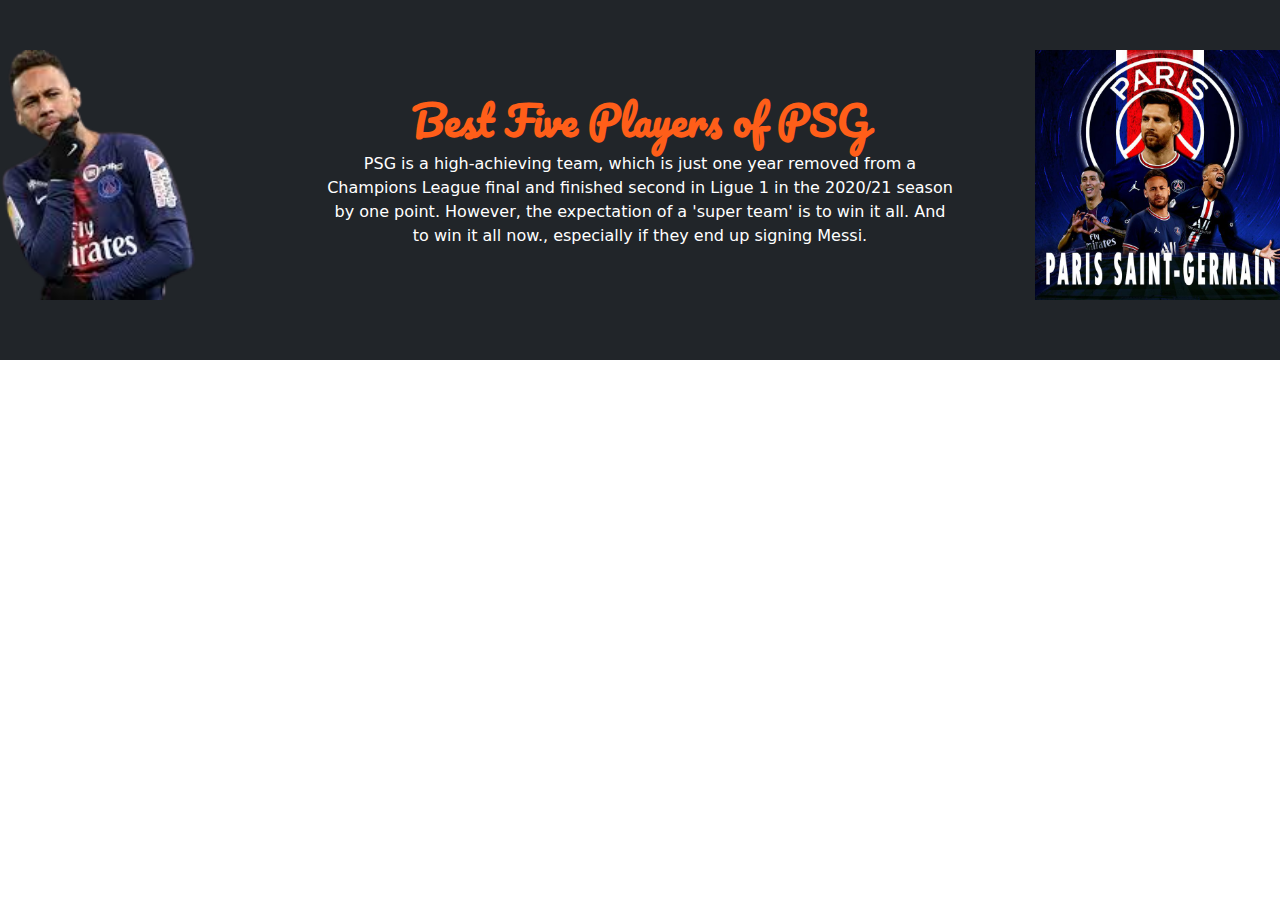
==== player-selection.html @ 6ba686d6 "start assignment" ====
<!DOCTYPE html>
<html lang="en">

<head>
    <meta charset="UTF-8">
    <meta http-equiv="X-UA-Compatible" content="IE=edge">
    <meta name="viewport" content="width=device-width, initial-scale=1.0">
    <title>Best Players</title>
    <link rel="stylesheet" href="https://cdn.jsdelivr.net/npm/bootstrap@5.2.0/dist/css/bootstrap.min.css">
    <link rel="stylesheet" href="css/style.css">
</head>

<body>
    <header class="bg-dark">
        <div class="row">
            <div class="col-3">
                <img id="first" src="players/naymer-banner-removebg-preview.png" alt="">
            </div>
            <div class="col-6 py-5 my-5">
                <h1 id="heading" class="text-center fw-bold">Best Five Players of PSG</h1>
                <p class="text-center text-white">
                    PSG is a high-achieving team, which is just one year removed from a Champions League final and
                    finished second in Ligue 1 in the 2020/21 season by one point. However, the expectation of a 'super
                    team' is to win it all. And to win it all now., especially if they end up signing Messi.
                </p>
            </div>
            <div class="col-3">
                <img id="second" class="img-fluid" src="players/psg-poster.jpg" alt="">
            </div>
        </div>
    </header>
    <script src="https://cdn.jsdelivr.net/npm/bootstrap@5.2.0/dist/js/bootstrap.bundle.min.js"></script>
</body>

</html>
---- css/style.css ----
@import url('https://fonts.googleapis.com/css2?family=Pacifico&family=Poppins&display=swap');

#heading {
    font-family: 'Pacifico', cursive;
    color: #FF5E19;
}

#first{
    position: absolute;
    left: -140px;
    height: 250px;
    top: 50px
}
#second{
    position: absolute;
    right: -5px;
    height: 250px;
    top: 50px
}
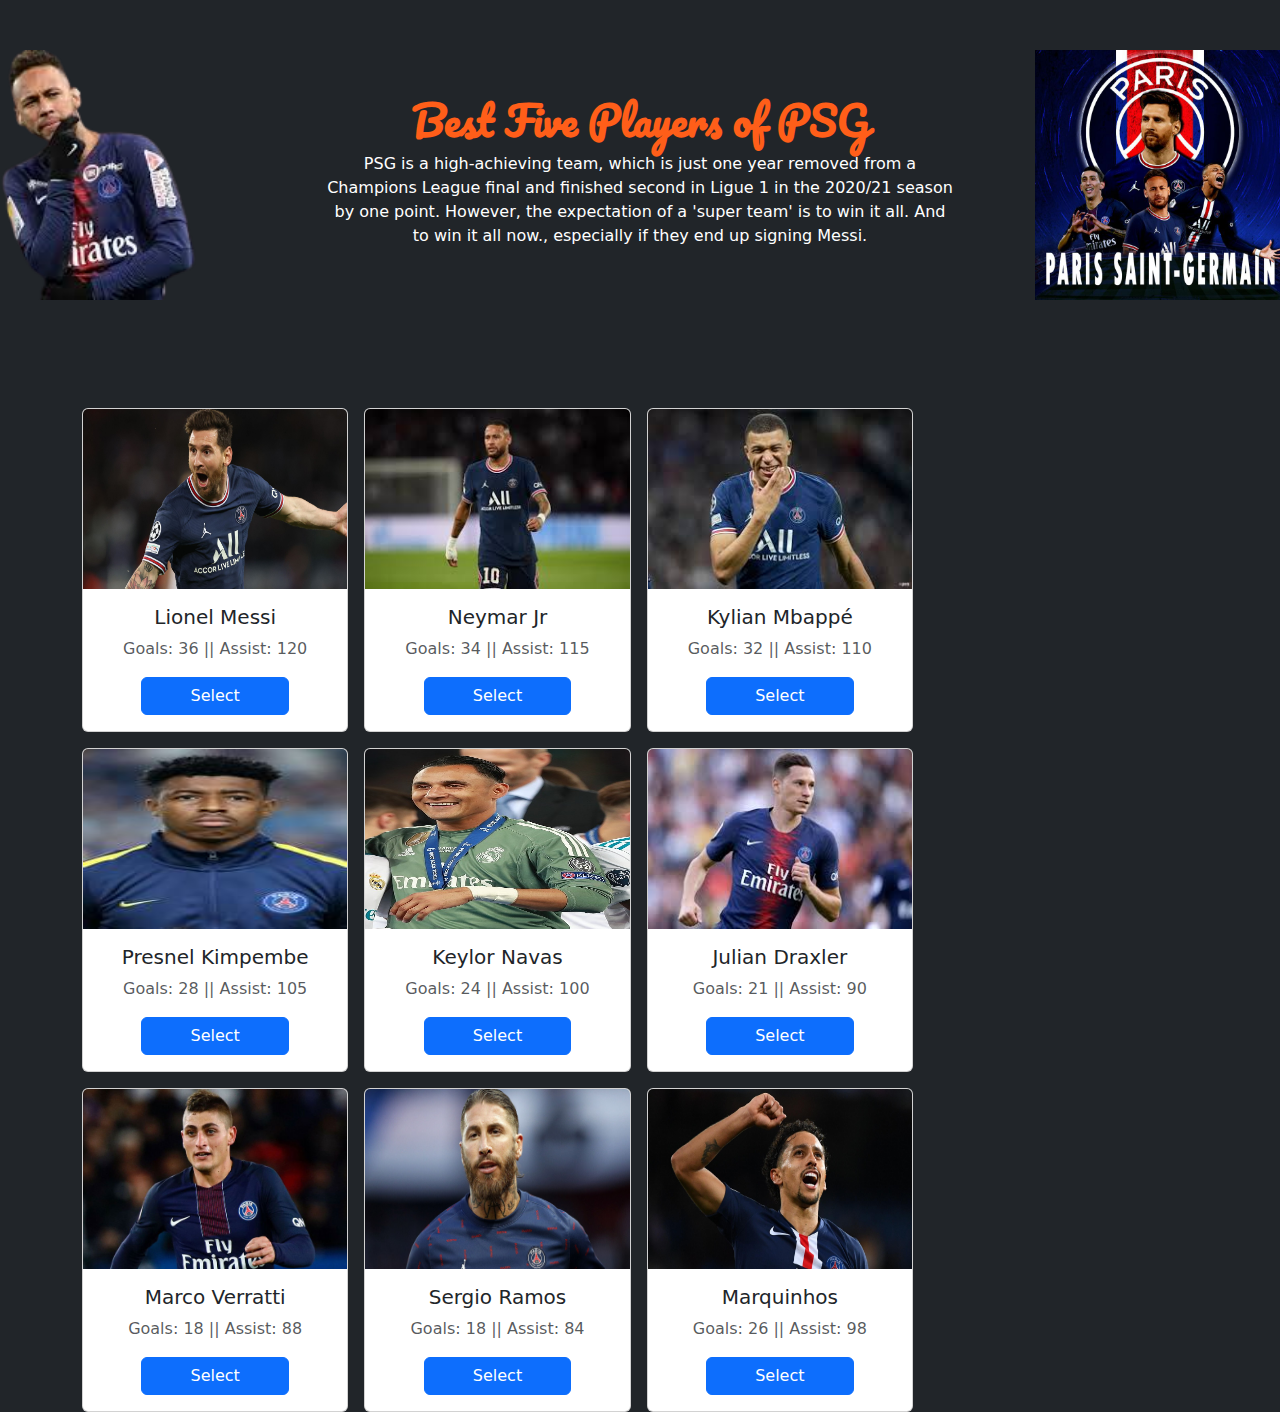
==== commit 92b5ec99: "cards added" ====
--- a/player-selection.html
+++ b/player-selection.html
@@ -10,7 +10,7 @@
     <link rel="stylesheet" href="css/style.css">
 </head>
 
-<body>
+<body class="bg-dark">
     <header class="bg-dark">
         <div class="row">
             <div class="col-3">
@@ -29,6 +29,144 @@
             </div>
         </div>
     </header>
+    <main class="container mt-5">
+        <section>
+            <div class="row">
+                <div class="col-9">
+                    <div class="row gx-3 gy-3">
+                        <div class="col-4">
+                            <div class="card">
+                                <img src="players/messi.jpg" class="card-img-top" alt="...">
+                                <div class="card-body">
+                                  <h5 class="card-title text-center">Lionel Messi</h5>
+                                  <p class="card-text text-muted text-center">
+                                    Goals: 36 || Assist: 120
+                                  </p>
+                                  <div class="text-center">
+                                    <button class="btn btn-primary px-5">Select</button>
+                                  </div>
+                                </div>
+                              </div>
+                        </div>
+                        <div class="col-4">
+                            <div class="card">
+                                <img src="players/naymer.jpg" class="card-img-top" alt="...">
+                                <div class="card-body">
+                                  <h5 class="card-title text-center">Neymar Jr</h5>
+                                  <p class="card-text text-muted text-center">
+                                    Goals: 34 || Assist: 115
+                                  </p>
+                                  <div class="text-center">
+                                    <button class="btn btn-primary px-5">Select</button>
+                                  </div>
+                                </div>
+                              </div>
+                        </div>
+                        <div class="col-4">
+                            <div class="card">
+                                <img src="players/embappe.jpg" class="card-img-top" alt="...">
+                                <div class="card-body">
+                                  <h5 class="card-title text-center">Kylian Mbappé</h5>
+                                  <p class="card-text text-muted text-center">
+                                    Goals: 32 || Assist: 110
+                                  </p>
+                                  <div class="text-center">
+                                    <button class="btn btn-primary px-5">Select</button>
+                                  </div>
+                                </div>
+                              </div>
+                        </div>
+                        <div class="col-4">
+                            <div class="card">
+                                <img src="players/download.jpg" class="card-img-top" alt="...">
+                                <div class="card-body">
+                                  <h5 class="card-title text-center">Presnel Kimpembe</h5>
+                                  <p class="card-text text-muted text-center">
+                                    Goals: 28 || Assist: 105
+                                  </p>
+                                  <div class="text-center">
+                                    <button class="btn btn-primary px-5">Select</button>
+                                  </div>
+                                </div>
+                              </div>
+                        </div>
+                        <div class="col-4">
+                            <div class="card">
+                                <img src="players/navas.jpg" class="card-img-top" alt="...">
+                                <div class="card-body">
+                                  <h5 class="card-title text-center">Keylor Navas</h5>
+                                  <p class="card-text text-muted text-center">
+                                    Goals: 24 || Assist: 100
+                                  </p>
+                                  <div class="text-center">
+                                    <button class="btn btn-primary px-5">Select</button>
+                                  </div>
+                                </div>
+                              </div>
+                        </div>
+                        <div class="col-4">
+                            <div class="card">
+                                <img src="players/draxler.jpg" class="card-img-top" alt="...">
+                                <div class="card-body">
+                                  <h5 class="card-title text-center">Julian Draxler</h5>
+                                  <p class="card-text text-muted text-center">
+                                    Goals: 21 || Assist: 90
+                                  </p>
+                                  <div class="text-center">
+                                    <button class="btn btn-primary px-5">Select</button>
+                                  </div>
+                                </div>
+                              </div>
+                        </div>
+                        <div class="col-4">
+                            <div class="card">
+                                <img src="players/marco-verratti.jpg" class="card-img-top" alt="...">
+                                <div class="card-body">
+                                  <h5 class="card-title text-center">Marco Verratti</h5>
+                                  <p class="card-text text-muted text-center">
+                                    Goals: 18 || Assist: 88
+                                  </p>
+                                  <div class="text-center">
+                                    <button class="btn btn-primary px-5">Select</button>
+                                  </div>
+                                </div>
+                              </div>
+                        </div>
+                        <div class="col-4">
+                            <div class="card">
+                                <img src="players/16507482554190.jpg" class="card-img-top" alt="...">
+                                <div class="card-body">
+                                  <h5 class="card-title text-center">Sergio Ramos</h5>
+                                  <p class="card-text text-muted text-center">
+                                    Goals: 18 || Assist: 84
+                                  </p>
+                                  <div class="text-center">
+                                    <button class="btn btn-primary px-5">Select</button>
+                                  </div>
+                                </div>
+                              </div>
+                        </div>
+                        <div class="col-4">
+                            <div class="card">
+                                <img src="players/marquinhos-psg-2019-20_hjcfh6ku46y51cgior0f1y7bl.jpg" class="card-img-top" alt="...">
+                                <div class="card-body">
+                                  <h5 class="card-title text-center">Marquinhos</h5>
+                                  <p class="card-text text-muted text-center">
+                                    Goals: 26 || Assist: 98
+                                  </p>
+                                  <div class="text-center">
+                                    <button class="btn btn-primary px-5">Select</button>
+                                  </div>
+                                </div>
+                              </div>
+                        </div>
+                    </div>
+                </div>
+            </div>
+        </section>
+    </main>
+
+
     <script src="https://cdn.jsdelivr.net/npm/bootstrap@5.2.0/dist/js/bootstrap.bundle.min.js"></script>
 </body>
 
--- a/css/style.css
+++ b/css/style.css
@@ -16,4 +16,9 @@
     right: -5px;
     height: 250px;
     top: 50px
+}
+
+main img{
+    width: 100px;
+    height: 180px;
 }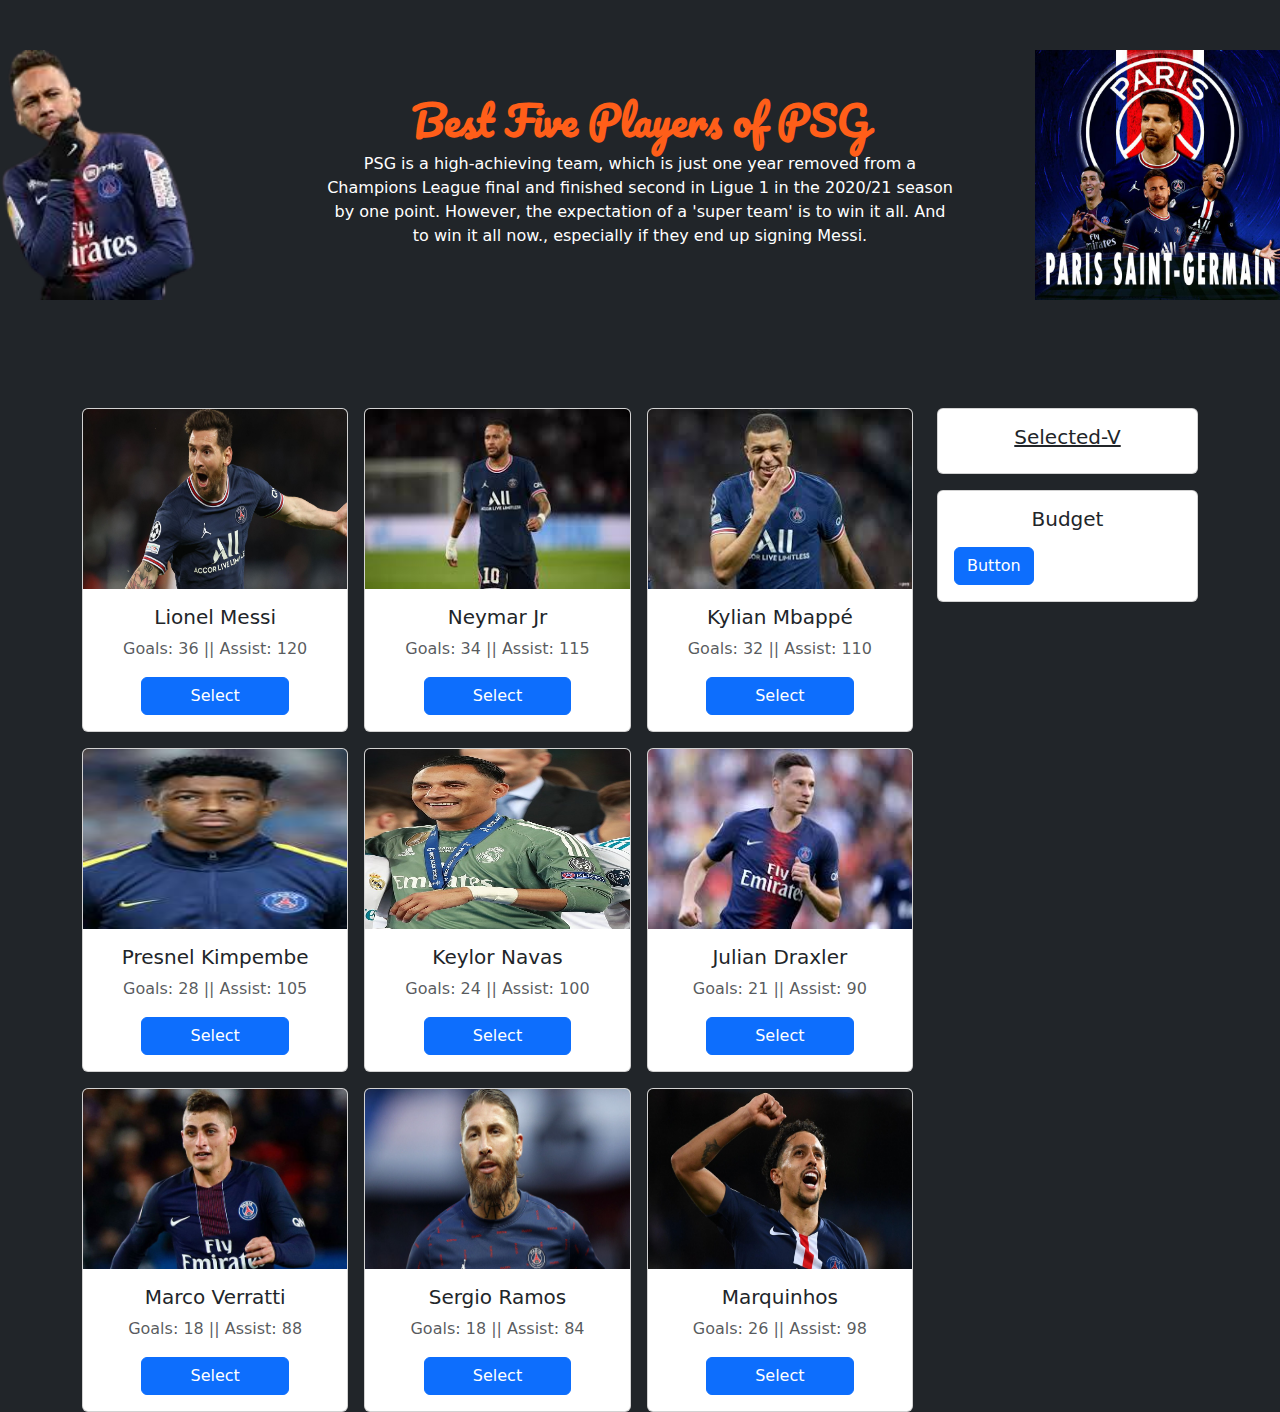
==== commit 8eb8e3a0: "common function done" ====
--- a/player-selection.html
+++ b/player-selection.html
@@ -38,12 +38,12 @@
                             <div class="card">
                                 <img src="players/messi.jpg" class="card-img-top" alt="...">
                                 <div class="card-body">
-                                  <h5 class="card-title text-center">Lionel Messi</h5>
+                                  <h5 class="card-title text-center" id="messi">Lionel Messi</h5>
                                   <p class="card-text text-muted text-center">
                                     Goals: 36 || Assist: 120
                                   </p>
                                   <div class="text-center">
-                                    <button class="btn btn-primary px-5">Select</button>
+                                    <button id="select-messi" class="btn btn-primary px-5">Select</button>
                                   </div>
                                 </div>
                               </div>
@@ -52,12 +52,12 @@
                             <div class="card">
                                 <img src="players/naymer.jpg" class="card-img-top" alt="...">
                                 <div class="card-body">
-                                  <h5 class="card-title text-center">Neymar Jr</h5>
+                                  <h5 id="neymar" class="card-title text-center">Neymar Jr</h5>
                                   <p class="card-text text-muted text-center">
                                     Goals: 34 || Assist: 115
                                   </p>
                                   <div class="text-center">
-                                    <button class="btn btn-primary px-5">Select</button>
+                                    <button id="select-neymar" class="btn btn-primary px-5">Select</button>
                                   </div>
                                 </div>
                               </div>
@@ -66,12 +66,12 @@
                             <div class="card">
                                 <img src="players/embappe.jpg" class="card-img-top" alt="...">
                                 <div class="card-body">
-                                  <h5 class="card-title text-center">Kylian Mbappé</h5>
+                                  <h5 id="mbappe" class="card-title text-center">Kylian Mbappé</h5>
                                   <p class="card-text text-muted text-center">
                                     Goals: 32 || Assist: 110
                                   </p>
                                   <div class="text-center">
-                                    <button class="btn btn-primary px-5">Select</button>
+                                    <button id="select-mbappe" class="btn btn-primary px-5">Select</button>
                                   </div>
                                 </div>
                               </div>
@@ -80,12 +80,12 @@
                             <div class="card">
                                 <img src="players/download.jpg" class="card-img-top" alt="...">
                                 <div class="card-body">
-                                  <h5 class="card-title text-center">Presnel Kimpembe</h5>
+                                  <h5 id="presnel" class="card-title text-center">Presnel Kimpembe</h5>
                                   <p class="card-text text-muted text-center">
                                     Goals: 28 || Assist: 105
                                   </p>
                                   <div class="text-center">
-                                    <button class="btn btn-primary px-5">Select</button>
+                                    <butto id="select-presnel" class="btn btn-primary px-5">Select</button>
                                   </div>
                                 </div>
                               </div>
@@ -94,12 +94,12 @@
                             <div class="card">
                                 <img src="players/navas.jpg" class="card-img-top" alt="...">
                                 <div class="card-body">
-                                  <h5 class="card-title text-center">Keylor Navas</h5>
+                                  <h5 id="navas" class="card-title text-center">Keylor Navas</h5>
                                   <p class="card-text text-muted text-center">
                                     Goals: 24 || Assist: 100
                                   </p>
                                   <div class="text-center">
-                                    <button class="btn btn-primary px-5">Select</button>
+                                    <button id="select-navas" class="btn btn-primary px-5">Select</button>
                                   </div>
                                 </div>
                               </div>
@@ -108,12 +108,12 @@
                             <div class="card">
                                 <img src="players/draxler.jpg" class="card-img-top" alt="...">
                                 <div class="card-body">
-                                  <h5 class="card-title text-center">Julian Draxler</h5>
+                                  <h5 id="julian" class="card-title text-center">Julian Draxler</h5>
                                   <p class="card-text text-muted text-center">
                                     Goals: 21 || Assist: 90
                                   </p>
                                   <div class="text-center">
-                                    <button class="btn btn-primary px-5">Select</button>
+                                    <button id="select-julian" class="btn btn-primary px-5">Select</button>
                                   </div>
                                 </div>
                               </div>
@@ -162,11 +162,32 @@
                         </div>
                     </div>
                 </div>
+                <div class="col-3">
+                    <div class="row gy-3">
+                        <div class="col-12">
+                            <div class="card">
+                                <div class="card-body">
+                                  <h5 class="card-title text-center"><u>Selected-V</u></h5>
+                                  <ol class="card-text" id="players-container"></ol>
+                                </div>
+                              </div>
+                        </div>
+                        <div class="col-12">
+                            <div class="card">
+                                <div class="card-body">
+                                  <h5 class="card-title text-center">Budget</h5>
+                                  <p class="card-text"></p>
+                                  <a href="#" class="btn btn-primary">Button</a>
+                                </div>
+                              </div>
+                        </div>
+                    </div>
+                </div>
             </div>
         </section>
     </main>
 
-
+    <script src="script/script.js"></script>
     <script src="https://cdn.jsdelivr.net/npm/bootstrap@5.2.0/dist/js/bootstrap.bundle.min.js"></script>
 </body>
 
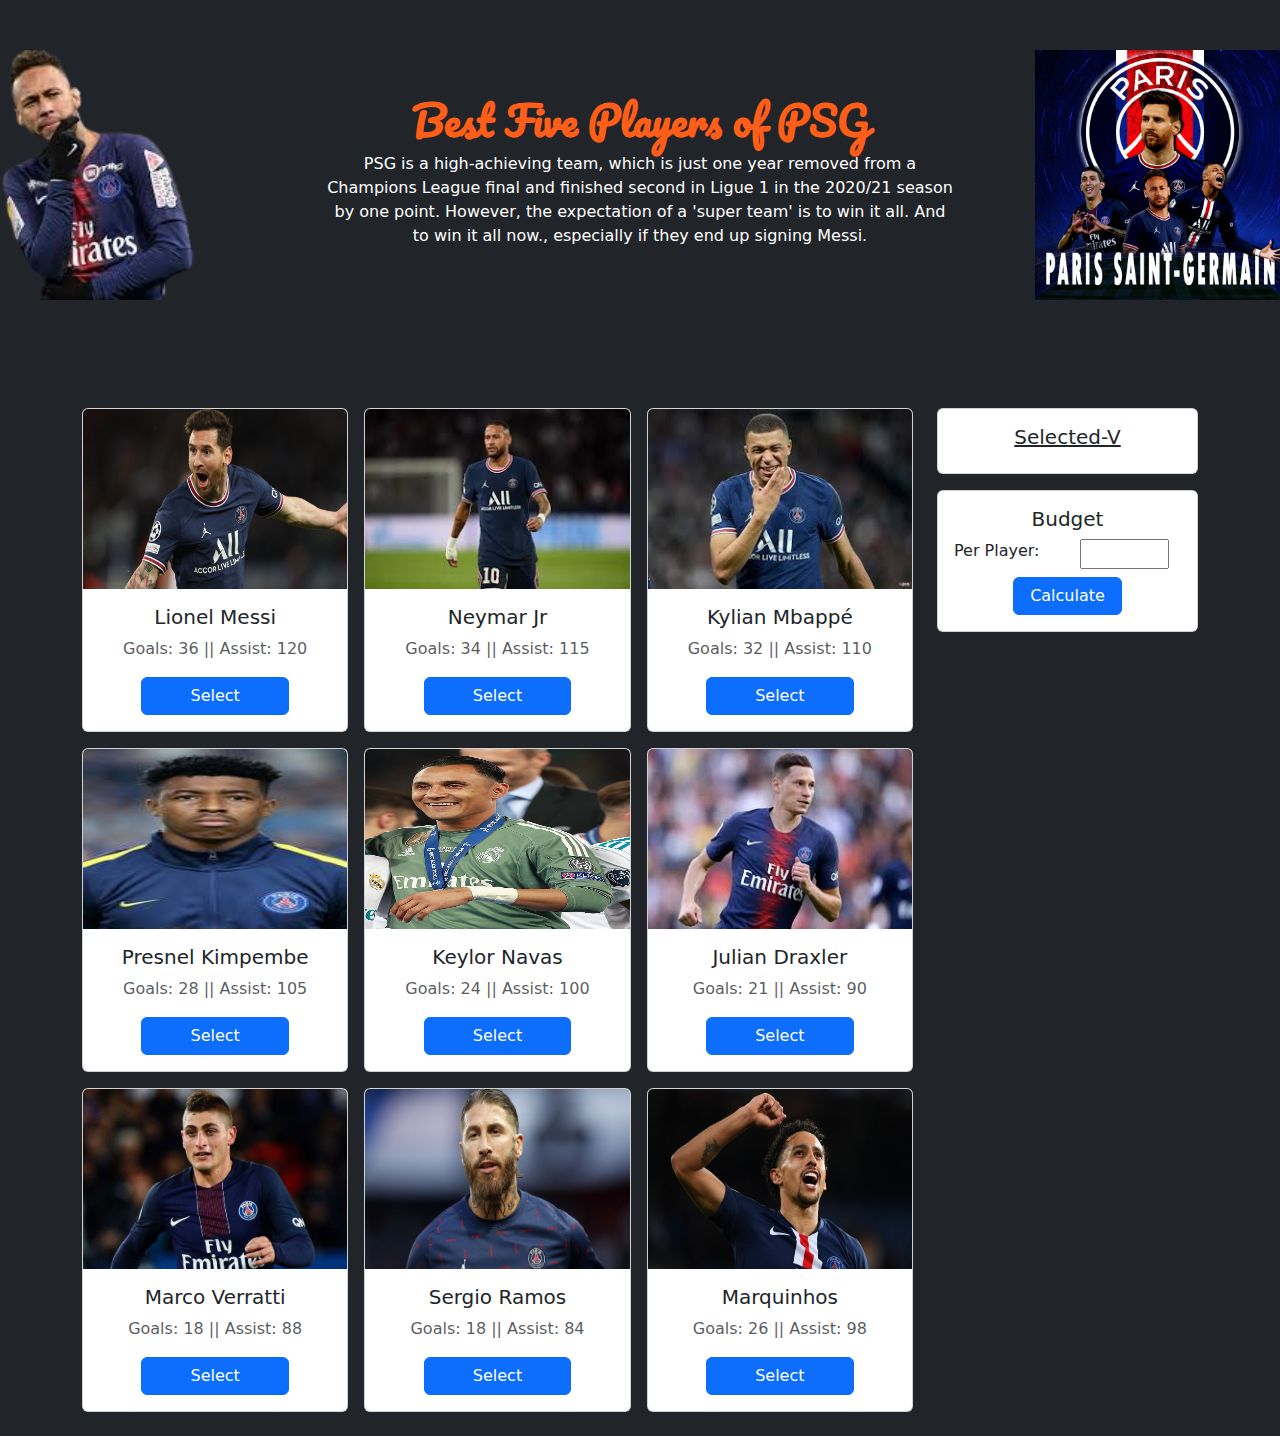
==== commit 7fb787ce: "calculate added" ====
--- a/player-selection.html
+++ b/player-selection.html
@@ -122,12 +122,12 @@
                             <div class="card">
                                 <img src="players/marco-verratti.jpg" class="card-img-top" alt="...">
                                 <div class="card-body">
-                                  <h5 class="card-title text-center">Marco Verratti</h5>
+                                  <h5 id="marco" class="card-title text-center">Marco Verratti</h5>
                                   <p class="card-text text-muted text-center">
                                     Goals: 18 || Assist: 88
                                   </p>
                                   <div class="text-center">
-                                    <button class="btn btn-primary px-5">Select</button>
+                                    <button id="select-marco" class="btn btn-primary px-5">Select</button>
                                   </div>
                                 </div>
                               </div>
@@ -136,12 +136,12 @@
                             <div class="card">
                                 <img src="players/16507482554190.jpg" class="card-img-top" alt="...">
                                 <div class="card-body">
-                                  <h5 class="card-title text-center">Sergio Ramos</h5>
+                                  <h5 id="ramos" class="card-title text-center">Sergio Ramos</h5>
                                   <p class="card-text text-muted text-center">
                                     Goals: 18 || Assist: 84
                                   </p>
                                   <div class="text-center">
-                                    <button class="btn btn-primary px-5">Select</button>
+                                    <button id="select-ramos" class="btn btn-primary px-5">Select</button>
                                   </div>
                                 </div>
                               </div>
@@ -150,12 +150,12 @@
                             <div class="card">
                                 <img src="players/marquinhos-psg-2019-20_hjcfh6ku46y51cgior0f1y7bl.jpg" class="card-img-top" alt="...">
                                 <div class="card-body">
-                                  <h5 class="card-title text-center">Marquinhos</h5>
+                                  <h5 id="marq" class="card-title text-center">Marquinhos</h5>
                                   <p class="card-text text-muted text-center">
                                     Goals: 26 || Assist: 98
                                   </p>
                                   <div class="text-center">
-                                    <button class="btn btn-primary px-5">Select</button>
+                                    <button id="select-marq" class="btn btn-primary px-5">Select</button>
                                   </div>
                                 </div>
                               </div>
@@ -176,9 +176,17 @@
                             <div class="card">
                                 <div class="card-body">
                                   <h5 class="card-title text-center">Budget</h5>
-                                  <p class="card-text"></p>
-                                  <a href="#" class="btn btn-primary">Button</a>
-                                </div>
+                                  <div class="row">
+                                    <div class="col-6">
+                                        Per Player:
+                                    </div>
+                                    <div class="col-2">
+                                        <input id="per-player-cost" type="text">
+                                    </div>
+                                  </div>
+                                  <div class="text-center mt-2">
+                                    <button id="calculate" class="btn btn-primary px-3">Calculate</button>
+                                  </div>
                               </div>
                         </div>
                     </div>
@@ -191,4 +199,4 @@
     <script src="https://cdn.jsdelivr.net/npm/bootstrap@5.2.0/dist/js/bootstrap.bundle.min.js"></script>
 </body>
 
-</html>+</html>id--- a/css/style.css
+++ b/css/style.css
@@ -21,4 +21,8 @@
 main img{
     width: 100px;
     height: 180px;
+}
+
+#per-player-cost{
+    width: 500%;
 }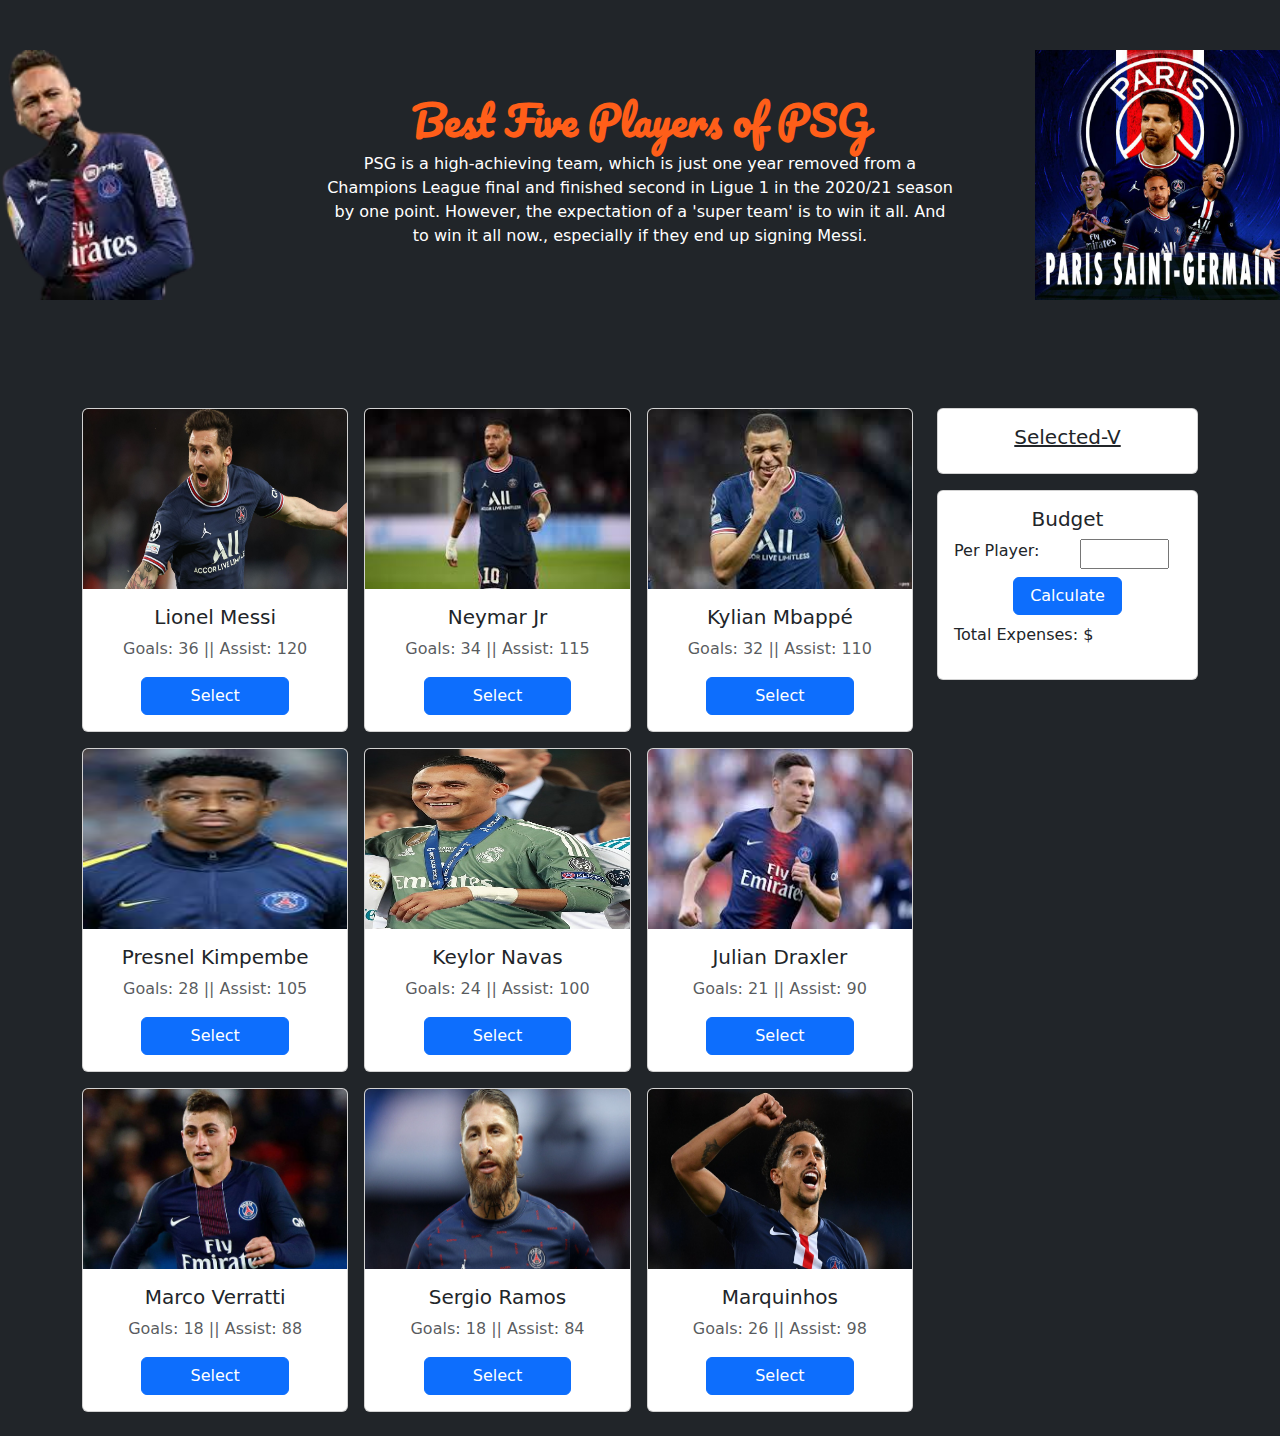
==== commit 2f70fe19: "players cost calculation done" ====
--- a/player-selection.html
+++ b/player-selection.html
@@ -187,6 +187,9 @@
                                   <div class="text-center mt-2">
                                     <button id="calculate" class="btn btn-primary px-3">Calculate</button>
                                   </div>
+                                  <div class="mt-2">
+                                    <p>Total Expenses: <span>$</span><span id="cost-for-players"></span></p>
+                                  </div>
                               </div>
                         </div>
                     </div>
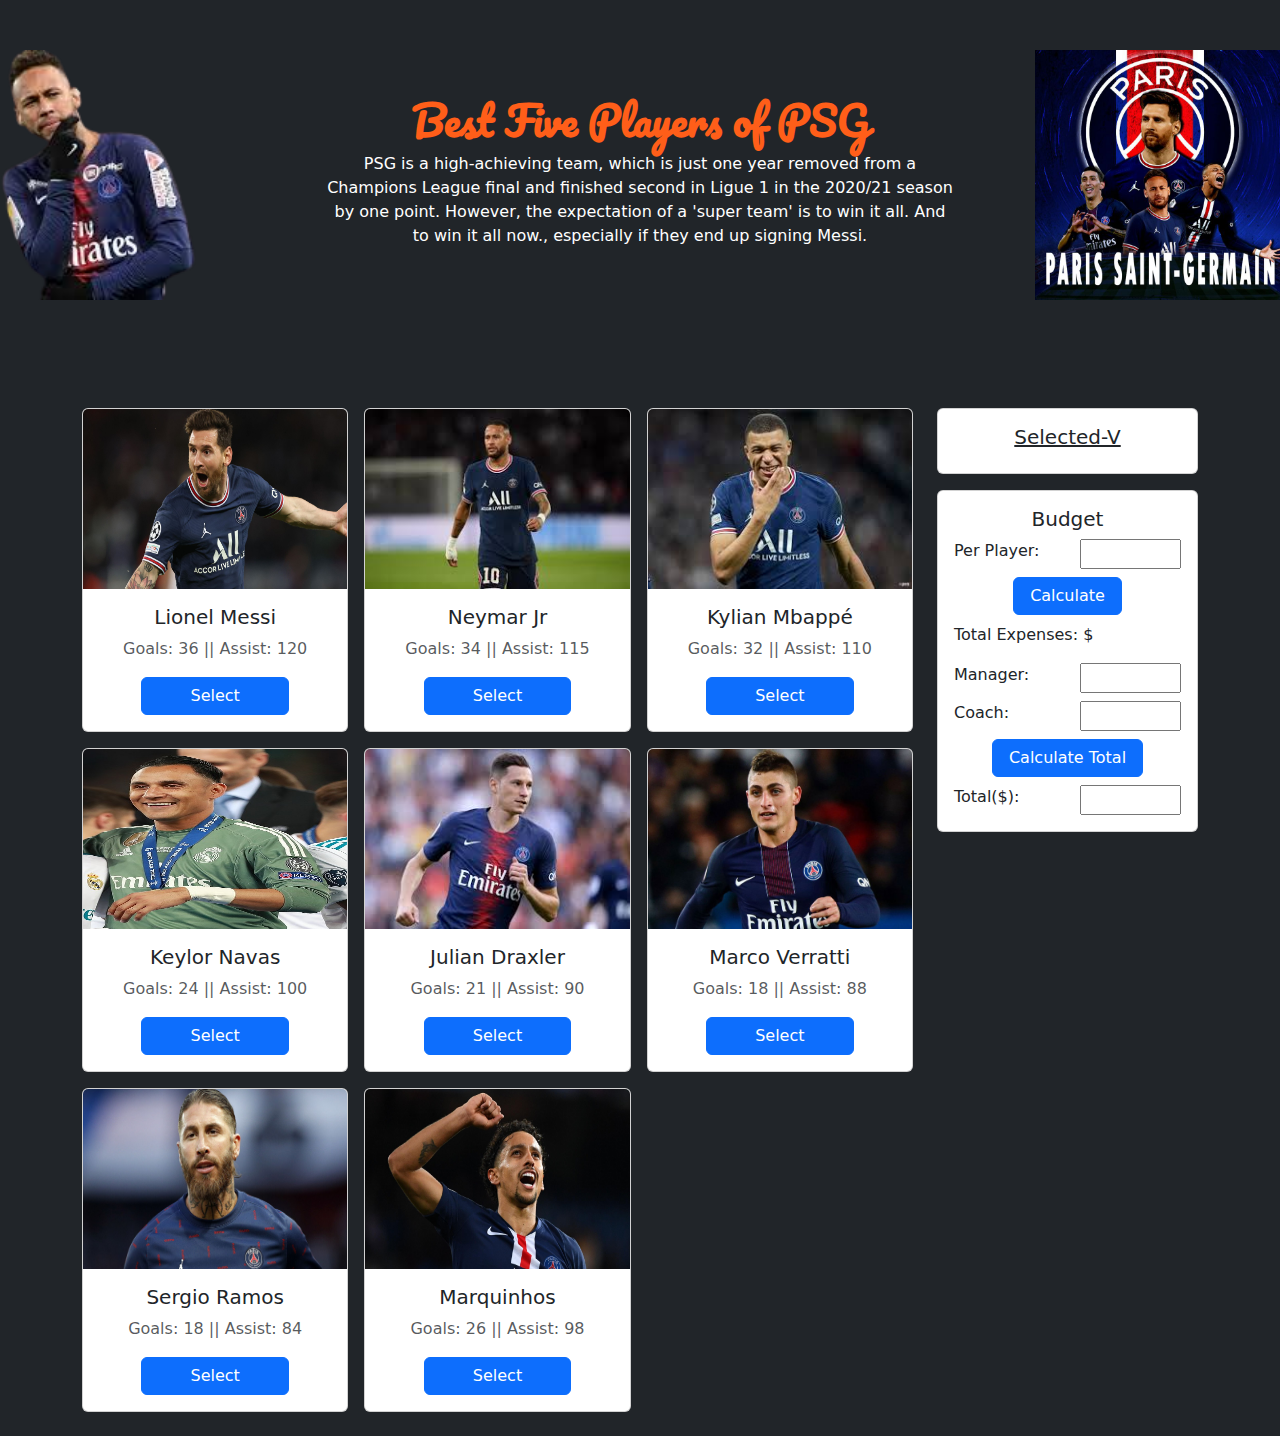
==== commit 118b4713: "calculation done" ====
--- a/player-selection.html
+++ b/player-selection.html
@@ -38,127 +38,114 @@
                             <div class="card">
                                 <img src="players/messi.jpg" class="card-img-top" alt="...">
                                 <div class="card-body">
-                                  <h5 class="card-title text-center" id="messi">Lionel Messi</h5>
-                                  <p class="card-text text-muted text-center">
-                                    Goals: 36 || Assist: 120
-                                  </p>
-                                  <div class="text-center">
-                                    <button id="select-messi" class="btn btn-primary px-5">Select</button>
-                                  </div>
-                                </div>
-                              </div>
+                                    <h5 class="card-title text-center" id="messi">Lionel Messi</h5>
+                                    <p class="card-text text-muted text-center">
+                                        Goals: 36 || Assist: 120
+                                    </p>
+                                    <div class="text-center">
+                                        <button id="select-messi" class="btn btn-primary px-5">Select</button>
+                                    </div>
+                                </div>
+                            </div>
                         </div>
                         <div class="col-4">
                             <div class="card">
                                 <img src="players/naymer.jpg" class="card-img-top" alt="...">
                                 <div class="card-body">
-                                  <h5 id="neymar" class="card-title text-center">Neymar Jr</h5>
-                                  <p class="card-text text-muted text-center">
-                                    Goals: 34 || Assist: 115
-                                  </p>
-                                  <div class="text-center">
-                                    <button id="select-neymar" class="btn btn-primary px-5">Select</button>
-                                  </div>
-                                </div>
-                              </div>
+                                    <h5 id="neymar" class="card-title text-center">Neymar Jr</h5>
+                                    <p class="card-text text-muted text-center">
+                                        Goals: 34 || Assist: 115
+                                    </p>
+                                    <div class="text-center">
+                                        <button id="select-neymar" class="btn btn-primary px-5">Select</button>
+                                    </div>
+                                </div>
+                            </div>
                         </div>
                         <div class="col-4">
                             <div class="card">
                                 <img src="players/embappe.jpg" class="card-img-top" alt="...">
                                 <div class="card-body">
-                                  <h5 id="mbappe" class="card-title text-center">Kylian Mbappé</h5>
-                                  <p class="card-text text-muted text-center">
-                                    Goals: 32 || Assist: 110
-                                  </p>
-                                  <div class="text-center">
-                                    <button id="select-mbappe" class="btn btn-primary px-5">Select</button>
-                                  </div>
-                                </div>
-                              </div>
-                        </div>
-                        <div class="col-4">
-                            <div class="card">
-                                <img src="players/download.jpg" class="card-img-top" alt="...">
-                                <div class="card-body">
-                                  <h5 id="presnel" class="card-title text-center">Presnel Kimpembe</h5>
-                                  <p class="card-text text-muted text-center">
-                                    Goals: 28 || Assist: 105
-                                  </p>
-                                  <div class="text-center">
-                                    <butto id="select-presnel" class="btn btn-primary px-5">Select</button>
-                                  </div>
-                                </div>
-                              </div>
+                                    <h5 id="mbappe" class="card-title text-center">Kylian Mbappé</h5>
+                                    <p class="card-text text-muted text-center">
+                                        Goals: 32 || Assist: 110
+                                    </p>
+                                    <div class="text-center">
+                                        <button id="select-mbappe" class="btn btn-primary px-5">Select</button>
+                                    </div>
+                                </div>
+                            </div>
                         </div>
                         <div class="col-4">
                             <div class="card">
                                 <img src="players/navas.jpg" class="card-img-top" alt="...">
                                 <div class="card-body">
-                                  <h5 id="navas" class="card-title text-center">Keylor Navas</h5>
-                                  <p class="card-text text-muted text-center">
-                                    Goals: 24 || Assist: 100
-                                  </p>
-                                  <div class="text-center">
-                                    <button id="select-navas" class="btn btn-primary px-5">Select</button>
-                                  </div>
-                                </div>
-                              </div>
+                                    <h5 id="navas" class="card-title text-center">Keylor Navas</h5>
+                                    <p class="card-text text-muted text-center">
+                                        Goals: 24 || Assist: 100
+                                    </p>
+                                    <div class="text-center">
+                                        <button id="select-navas" class="btn btn-primary px-5">Select</button>
+                                    </div>
+                                </div>
+                            </div>
                         </div>
                         <div class="col-4">
                             <div class="card">
                                 <img src="players/draxler.jpg" class="card-img-top" alt="...">
                                 <div class="card-body">
-                                  <h5 id="julian" class="card-title text-center">Julian Draxler</h5>
-                                  <p class="card-text text-muted text-center">
-                                    Goals: 21 || Assist: 90
-                                  </p>
-                                  <div class="text-center">
-                                    <button id="select-julian" class="btn btn-primary px-5">Select</button>
-                                  </div>
-                                </div>
-                              </div>
+                                    <h5 id="julian" class="card-title text-center">Julian Draxler</h5>
+                                    <p class="card-text text-muted text-center">
+                                        Goals: 21 || Assist: 90
+                                    </p>
+                                    <div class="text-center">
+                                        <button id="select-julian" class="btn btn-primary px-5">Select</button>
+                                    </div>
+                                </div>
+                            </div>
                         </div>
                         <div class="col-4">
                             <div class="card">
                                 <img src="players/marco-verratti.jpg" class="card-img-top" alt="...">
                                 <div class="card-body">
-                                  <h5 id="marco" class="card-title text-center">Marco Verratti</h5>
-                                  <p class="card-text text-muted text-center">
-                                    Goals: 18 || Assist: 88
-                                  </p>
-                                  <div class="text-center">
-                                    <button id="select-marco" class="btn btn-primary px-5">Select</button>
-                                  </div>
-                                </div>
-                              </div>
+                                    <h5 id="marco" class="card-title text-center">Marco Verratti</h5>
+                                    <p class="card-text text-muted text-center">
+                                        Goals: 18 || Assist: 88
+                                    </p>
+                                    <div class="text-center">
+                                        <button id="select-marco" class="btn btn-primary px-5">Select</button>
+                                    </div>
+                                </div>
+                            </div>
                         </div>
                         <div class="col-4">
                             <div class="card">
                                 <img src="players/16507482554190.jpg" class="card-img-top" alt="...">
                                 <div class="card-body">
-                                  <h5 id="ramos" class="card-title text-center">Sergio Ramos</h5>
-                                  <p class="card-text text-muted text-center">
-                                    Goals: 18 || Assist: 84
-                                  </p>
-                                  <div class="text-center">
-                                    <button id="select-ramos" class="btn btn-primary px-5">Select</button>
-                                  </div>
-                                </div>
-                              </div>
-                        </div>
-                        <div class="col-4">
-                            <div class="card">
-                                <img src="players/marquinhos-psg-2019-20_hjcfh6ku46y51cgior0f1y7bl.jpg" class="card-img-top" alt="...">
-                                <div class="card-body">
-                                  <h5 id="marq" class="card-title text-center">Marquinhos</h5>
-                                  <p class="card-text text-muted text-center">
-                                    Goals: 26 || Assist: 98
-                                  </p>
-                                  <div class="text-center">
-                                    <button id="select-marq" class="btn btn-primary px-5">Select</button>
-                                  </div>
-                                </div>
-                              </div>
+                                    <h5 id="ramos" class="card-title text-center">Sergio Ramos</h5>
+                                    <p class="card-text text-muted text-center">
+                                        Goals: 18 || Assist: 84
+                                    </p>
+                                    <div class="text-center">
+                                        <button id="select-ramos" class="btn btn-primary px-5">Select</button>
+                                    </div>
+                                </div>
+                            </div>
+                        </div>
+                        <div class="col-4">
+                            <div class="card">
+                                <img src="players/marquinhos-psg-2019-20_hjcfh6ku46y51cgior0f1y7bl.jpg"
+                                    class="card-img-top" alt="...">
+                                <div class="card-body">
+                                    <h5 id="marq" class="card-title text-center">Marquinhos</h5>
+                                    <p class="card-text text-muted text-center">
+                                        Goals: 26 || Assist: 98
+                                    </p>
+                                    <div class="text-center">
+                                        <button id="select-marq" class="btn btn-primary px-5">Select</button>
+                                    </div>
+                                </div>
+                            </div>
                         </div>
                     </div>
                 </div>
@@ -167,34 +154,61 @@
                         <div class="col-12">
                             <div class="card">
                                 <div class="card-body">
-                                  <h5 class="card-title text-center"><u>Selected-V</u></h5>
-                                  <ol class="card-text" id="players-container"></ol>
-                                </div>
-                              </div>
+                                    <h5 class="card-title text-center"><u>Selected-V</u></h5>
+                                    <ol class="card-text" id="players-container"></ol>
+                                </div>
+                            </div>
                         </div>
                         <div class="col-12">
                             <div class="card">
                                 <div class="card-body">
-                                  <h5 class="card-title text-center">Budget</h5>
-                                  <div class="row">
-                                    <div class="col-6">
-                                        Per Player:
-                                    </div>
-                                    <div class="col-2">
-                                        <input id="per-player-cost" type="text">
-                                    </div>
-                                  </div>
-                                  <div class="text-center mt-2">
-                                    <button id="calculate" class="btn btn-primary px-3">Calculate</button>
-                                  </div>
-                                  <div class="mt-2">
-                                    <p>Total Expenses: <span>$</span><span id="cost-for-players"></span></p>
-                                  </div>
-                              </div>
+                                    <h5 class="card-title text-center">Budget</h5>
+                                    <div class="row">
+                                        <div class="col-6">
+                                            Per Player:
+                                        </div>
+                                        <div class="col-6">
+                                            <input id="per-player-cost" class="cost" type="text">
+                                        </div>
+                                    </div>
+                                    <div class="text-center mt-2">
+                                        <button id="calculate" class="btn btn-primary px-3">Calculate</button>
+                                    </div>
+                                    <div class="mt-2">
+                                        <p>Total Expenses: <span>$</span><span id="cost-for-players"></span></p>
+                                    </div>
+                                    <div class="row">
+                                        <div class="col-6">
+                                            Manager:
+                                        </div>
+                                        <div class="col-6">
+                                            <input id="manager-cost" class="cost" type="text">
+                                        </div>
+                                    </div>
+                                    <div class="row mt-2">
+                                        <div class="col-6">
+                                            Coach:
+                                        </div>
+                                        <div class="col-6">
+                                            <input id="coach-cost" class="cost" type="text">
+                                        </div>
+                                    </div>
+                                    <div class="text-center mt-2">
+                                        <button id="calculate-total" class="btn btn-primary px-3">Calculate Total</button>
+                                    </div>
+                                    <div class="row mt-2">
+                                        <div class="col-6">
+                                            Total($):
+                                        </div>
+                                        <div class="col-6">
+                                            <input id="total-cost" class="cost" type="text">
+                                        </div>
+                                    </div>
+                                </div>
+                            </div>
                         </div>
                     </div>
                 </div>
-            </div>
         </section>
     </main>
 
--- a/css/style.css
+++ b/css/style.css
@@ -23,6 +23,6 @@
     height: 180px;
 }
 
-#per-player-cost{
-    width: 500%;
+.cost{
+    width: 100%;
 }